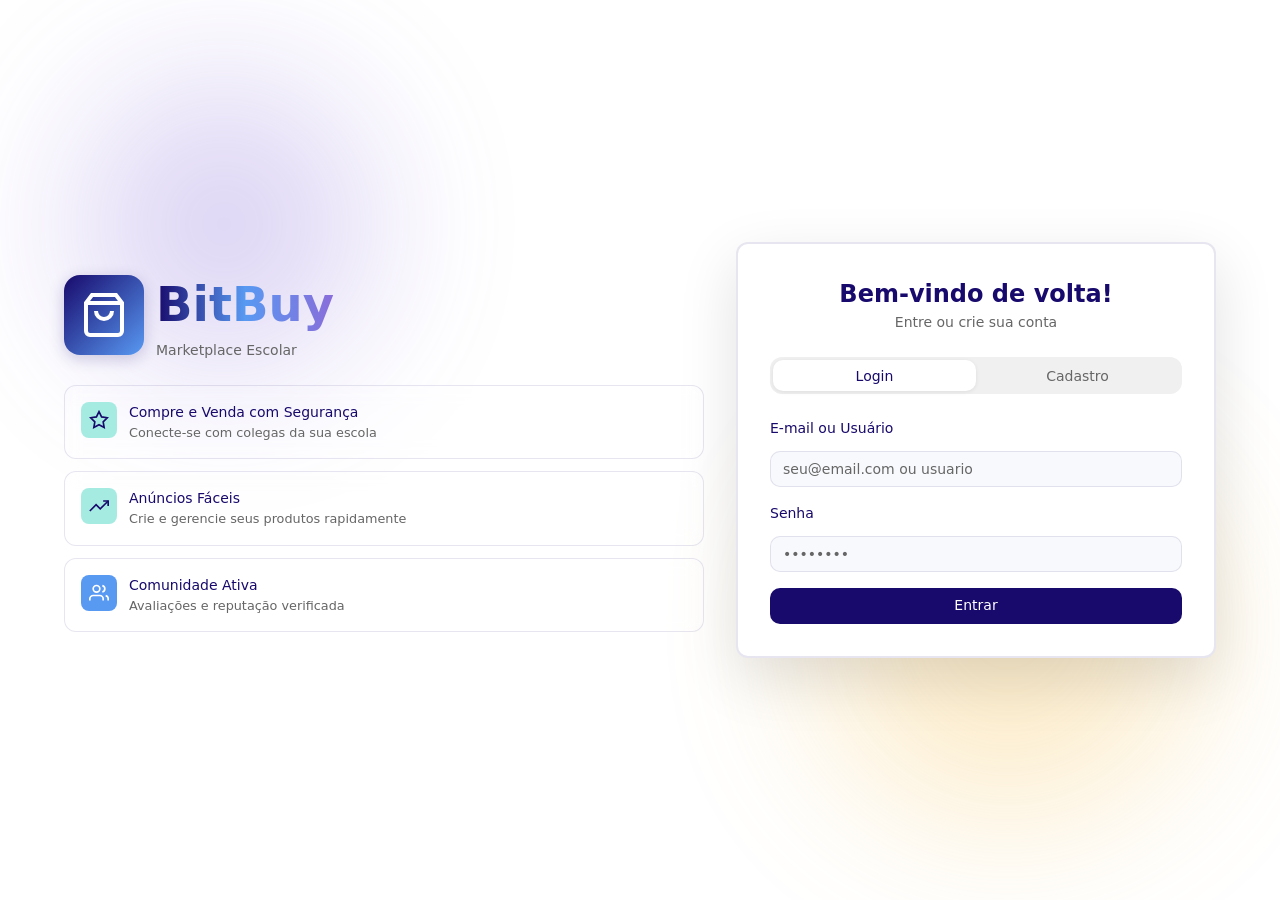
==== bitbuy/admin.html @ b6cc918b "adicionado o perfil de adm" ====
<!DOCTYPE html>
<html lang="pt-BR">
<head>
  <meta charset="UTF-8">
  <meta name="viewport" content="width=device-width, initial-scale=1.0">
  <title>BitBuy — Painel Admin</title>
  <link rel="stylesheet" href="style.css">
</head>
<body data-page="admin">

<div class="page-wrapper" style="padding:2rem 1rem 8rem;background:var(--muted);min-height:100vh">
  <div style="max-width:56rem;margin:0 auto">

    <h2 style="font-size:1.5rem;font-weight:700;margin-bottom:1.25rem">Painel do Administrador</h2>

    <div id="admin-tabs">
      <div class="tabs-list" style="margin-bottom:1.5rem">
        <button class="tab-trigger active" data-tab="pending">Pendentes <span id="count-pending"></span></button>
        <button class="tab-trigger" data-tab="reports">Denúncias <span id="count-reports"></span></button>
        <button class="tab-trigger" data-tab="comments">Comentários <span id="count-comments"></span></button>
        <button class="tab-trigger" data-tab="all">Todos</button>
      </div>

      <div class="tab-content active" data-tab="pending"><div id="list-pending"></div></div>
      <div class="tab-content" data-tab="reports"><div id="list-reports"></div></div>
      <div class="tab-content" data-tab="comments"><div id="list-comments"></div></div>
      <div class="tab-content" data-tab="all"><div id="list-all"></div></div>
    </div>

  </div>
</div>

<nav class="bottom-nav" id="bottom-nav"></nav>
<footer class="footer" id="app-footer"></footer>
<div id="toast-container"></div>

<script src="app.js"></script>
<script>
  let adminAds = [];
  let adminReports = [];

  function rowHTML(ad, actions, extra = '') {
    return `
      <div class="card shadow" style="margin-bottom:1rem;padding:1rem;display:flex;gap:1rem;flex-wrap:wrap;align-items:flex-start">
        ${ad.image ? `<img src="${escHtml(ad.image)}" alt="" style="width:96px;height:96px;object-fit:cover;border-radius:.5rem">` : ''}
        <div style="flex:1;min-width:12rem">
          <div style="font-weight:600;margin-bottom:.25rem">
            ${escHtml(ad.title)}
            <span class="badge badge-secondary">${escHtml(ad.status)}</span>
          </div>
          <div style="font-size:.85rem;color:var(--muted-foreground)">
            @${escHtml(ad.sellerUsername)} · R$ ${Number(ad.price).toFixed(2)} · ${escHtml(ad.type)} / ${escHtml(ad.category)}
          </div>
          <p style="font-size:.85rem;margin-top:.35rem">${escHtml(ad.description)}</p>
          ${extra}
        </div>
        <div style="display:flex;gap:.5rem;flex-wrap:wrap">${actions}</div>
      </div>`;
  }

  const btnApprove = id => `<button class="btn btn-primary btn-sm" onclick="reviewAd('${id}','aprovar')">Aprovar</button>`;
  const btnReject  = id => `<button class="btn btn-outline btn-sm" onclick="reviewAd('${id}','rejeitar')">Rejeitar</button>`;
  const btnDelete  = id => `<button class="btn btn-destructive btn-sm" onclick="deleteAd('${id}')">Excluir</button>`;
  const btnIgnore  = id => `<button class="btn btn-outline btn-sm" onclick="dismissReports('${id}')">Ignorar denúncias</button>`;

  function reviewRowHTML(r) {
    const stars = '★'.repeat(r.rating) + '☆'.repeat(5 - r.rating);
    return `
      <div class="card shadow" style="margin-bottom:1rem;padding:1rem">
        <div style="font-size:.85rem;color:var(--muted-foreground);margin-bottom:.35rem">
          Em: <strong>${escHtml(r.adTitle)}</strong> · @${escHtml(r.username)} · <span style="color:#eab308">${stars}</span>
        </div>
        ${r.comment
          ? `<p style="margin-bottom:.75rem">${escHtml(r.comment)}</p>`
          : `<p style="margin-bottom:.75rem;color:var(--muted-foreground);font-style:italic">Sem comentário escrito</p>`}
        <button class="btn btn-destructive btn-sm" onclick="deleteReview('${r.id}')">Excluir comentário</button>
      </div>`;
  }

  function renderAdmin() {
    const pending = adminAds.filter(a => a.status === 'pendente');
    document.getElementById('count-pending').textContent = pending.length ? `(${pending.length})` : '';
    document.getElementById('count-reports').textContent = adminReports.length ? `(${adminReports.length})` : '';

    const allReviews = adminAds.flatMap(a => a.reviews.map(r => ({ ...r, adTitle: a.title })));
    document.getElementById('count-comments').textContent = allReviews.length ? `(${allReviews.length})` : '';

    document.getElementById('list-pending').innerHTML = pending.length
      ? pending.map(a => rowHTML(a, btnApprove(a.id) + btnReject(a.id) + btnDelete(a.id))).join('')
      : '<div class="empty-state">Nenhum anúncio aguardando aprovação</div>';

    document.getElementById('list-reports').innerHTML = adminReports.length
      ? adminReports.map(r => {
          const ad = adminAds.find(a => a.id === r.adId);
          if (!ad) return '';
          const extra = `<div style="font-size:.8rem;margin-top:.5rem;color:var(--destructive)">
            🚩 ${r.total} denúncia(s) — ${escHtml(r.reporters)}</div>`;
          return rowHTML(ad, btnIgnore(ad.id) + btnDelete(ad.id), extra);
        }).join('')
      : '<div class="empty-state">Nenhuma denúncia</div>';

    document.getElementById('list-comments').innerHTML = allReviews.length
      ? allReviews.map(r => reviewRowHTML(r)).join('')
      : '<div class="empty-state">Nenhum comentário</div>';

    document.getElementById('list-all').innerHTML = adminAds.length
      ? adminAds.map(a => rowHTML(a,
          (a.status !== 'aprovado' ? btnApprove(a.id) : '') +
          (a.status !== 'rejeitado' ? btnReject(a.id) : '') +
          btnDelete(a.id))).join('')
      : '<div class="empty-state">Nenhum anúncio</div>';
  }

  async function loadAdmin() {
    try {
      const [ads, reps] = await Promise.all([
        adminGet('get_ads.php', { status: 'todos' }),
        adminGet('get_reports.php'),
      ]);
      if (!ads.success) { toast(ads.message || 'Erro ao carregar anúncios.', 'error'); return; }
      adminAds = ads.ads;
      adminReports = reps.success ? reps.reports : [];
      renderAdmin();
      if (typeof checkAdminPing === 'function') checkAdminPing();
    } catch {
      toast('Erro de conexão.', 'error');
    }
  }

  async function adminAction(endpoint, payload, okMsg) {
    try {
      const data = await apiPost(endpoint, { adminId: State.getUser().id, ...payload });
      if (data.success) { toast(okMsg); await loadAdmin(); }
      else toast(data.message || 'Erro na operação.', 'error');
    } catch {
      toast('Erro de conexão.', 'error');
    }
  }

  function reviewAd(adId, action) {
    adminAction('review_ad.php', { adId, action }, action === 'aprovar' ? 'Anúncio aprovado!' : 'Anúncio rejeitado.');
  }

  function deleteAd(adId) {
    if (!confirm('Excluir este anúncio definitivamente? Avaliações e denúncias também serão apagadas.')) return;
    adminAction('admin_delete_ad.php', { adId }, 'Anúncio excluído.');
  }

  function deleteReview(reviewId) {
    if (!confirm('Excluir este comentário definitivamente?')) return;
    adminAction('delete_review.php', { reviewId }, 'Comentário excluído.');
  }

  function dismissReports(adId) {
    adminAction('resolve_reports.php', { adId }, 'Denúncias ignoradas.');
  }

  function initPage() {
    if (State.getUser()?.accountType !== 'admin') {
      navigate('home.html');
      return;
    }
    initTabs('admin-tabs');
    loadAdmin();
  }
</script>
</body>
</html>
---- bitbuy/style.css ----
/* ============================================================
   BitBuy — style.css
   Tema fiel ao theme.css original (variáveis CSS)
   ============================================================ */

/* ---------- Variáveis de tema (light) ---------- */
:root {
  --background: #ffffff;
  --foreground: #180A6C;
  --card: #ffffff;
  --card-foreground: #180A6C;
  --primary: #180A6C;
  --primary-foreground: #ffffff;
  --secondary: #A6EBE2;
  --secondary-foreground: #180A6C;
  --muted: #f0f0f0;
  --muted-foreground: #666666;
  --accent: #5899F2;
  --accent-foreground: #ffffff;
  --highlight: #896DDA;
  --destructive: #d4183d;
  --destructive-foreground: #ffffff;
  --border: rgba(24,10,108,0.1);
  --input-bg: #f8f9fc;
  --ring: #5899F2;
  --radius: 0.75rem;
  --warning: #F5C051;
}

/* ---------- Tema escuro ---------- */
.dark {
  --background: #0f0820;
  --foreground: #A6EBE2;
  --card: #1a1035;
  --card-foreground: #A6EBE2;
  --primary: #A6EBE2;
  --primary-foreground: #180A6C;
  --secondary: #180A6C;
  --secondary-foreground: #A6EBE2;
  --muted: #2a2045;
  --muted-foreground: #a0a0a0;
  --accent: #5899F2;
  --accent-foreground: #ffffff;
  --border: rgba(166,235,226,0.15);
  --input-bg: #1a1035;
}

/* ---------- Reset ---------- */
*, *::before, *::after { box-sizing: border-box; margin: 0; padding: 0; }

body {
  font-family: system-ui, -apple-system, sans-serif;
  background: var(--background);
  color: var(--foreground);
  font-size: 16px;
  line-height: 1.5;
  min-height: 100vh;
}

a { color: inherit; text-decoration: none; }
button { cursor: pointer; font-family: inherit; }
input, textarea, select { font-family: inherit; font-size: 1rem; }
img { max-width: 100%; display: block; }
main {
  padding-bottom: 7.5rem;
  box-sizing: border-box;
}


/* ---------- Utilitários de layout ---------- */
.flex { display: flex; }
.flex-col { flex-direction: column; }
.items-center { align-items: center; }
.items-start { align-items: flex-start; }
.items-end { align-items: flex-end; }
.justify-center { justify-content: center; }
.justify-between { justify-content: space-between; }
.justify-end { justify-content: flex-end; }
.gap-1 { gap: 0.25rem; }
.gap-2 { gap: 0.5rem; }
.gap-3 { gap: 0.75rem; }
.gap-4 { gap: 1rem; }
.gap-6 { gap: 1.5rem; }
.flex-wrap { flex-wrap: wrap; }
.flex-1 { flex: 1; }
.grid { display: grid; }
.w-full { width: 100%; }
.h-full { height: 100%; }
.relative { position: relative; }
.absolute { position: absolute; }
.fixed { position: fixed; }
.sticky { position: sticky; }
.overflow-hidden { overflow: hidden; }
.overflow-y-auto { overflow-y: auto; }
.shrink-0 { flex-shrink: 0; }

/* ---------- Espaçamento ---------- */
.p-2 { padding: 0.5rem; }
.p-3 { padding: 0.75rem; }
.p-4 { padding: 1rem; }
.p-6 { padding: 1.5rem; }
.px-2 { padding-left: 0.5rem; padding-right: 0.5rem; }
.px-3 { padding-left: 0.75rem; padding-right: 0.75rem; }
.px-4 { padding-left: 1rem; padding-right: 1rem; }
.px-6 { padding-left: 1.5rem; padding-right: 1.5rem; }
.py-2 { padding-top: 0.5rem; padding-bottom: 0.5rem; }
.py-4 { padding-top: 1rem; padding-bottom: 1rem; }
.py-6 { padding-top: 1.5rem; padding-bottom: 1.5rem; }
.py-8 { padding-top: 2rem; padding-bottom: 2rem; }
.mt-2 { margin-top: 0.5rem; }
.mt-4 { margin-top: 1rem; }
.mb-2 { margin-bottom: 0.5rem; }
.mb-4 { margin-bottom: 1rem; }
.mb-6 { margin-bottom: 1.5rem; }
.mx-auto { margin-left: auto; margin-right: auto; }

/* ---------- Tipografia ---------- */
.text-xs { font-size: 0.75rem; }
.text-sm { font-size: 0.875rem; }
.text-base { font-size: 1rem; }
.text-lg { font-size: 1.125rem; }
.text-xl { font-size: 1.25rem; }
.text-2xl { font-size: 1.5rem; }
.text-3xl { font-size: 1.875rem; }
.font-medium { font-weight: 500; }
.font-semibold { font-weight: 600; }
.font-bold { font-weight: 700; }
.text-center { text-align: center; }
.text-right { text-align: right; }
.capitalize { text-transform: capitalize; }
.line-clamp-2 { display: -webkit-box; -webkit-line-clamp: 2; -webkit-box-orient: vertical; overflow: hidden; }
.truncate { overflow: hidden; text-overflow: ellipsis; white-space: nowrap; }
.whitespace-nowrap { white-space: nowrap; }

/* ---------- Cores de texto ---------- */
.text-primary { color: var(--primary); }
.text-accent { color: var(--accent); }
.text-muted { color: var(--muted-foreground); }
.text-destructive { color: var(--destructive); }
.text-yellow { color: #eab308; }
.text-white { color: #fff; }

/* ---------- Gradiente de texto ---------- */
.gradient-text {
  background: linear-gradient(to right, var(--primary), var(--accent), #896DDA);
  -webkit-background-clip: text;
  -webkit-text-fill-color: transparent;
  background-clip: text;
}

/* ============================================================
   COMPONENTES
   ============================================================ */

/* ---------- Botões ---------- */
.btn {
  display: inline-flex;
  align-items: center;
  justify-content: center;
  gap: 0.5rem;
  padding: 0.5rem 1rem;
  border-radius: calc(var(--radius) - 2px);
  font-size: 0.875rem;
  font-weight: 500;
  border: 1px solid transparent;
  transition: background 0.15s, opacity 0.15s, transform 0.1s;
  white-space: nowrap;
  line-height: 1.25;
  min-height: 2.25rem;
}
.btn:disabled { opacity: 0.5; pointer-events: none; }
.btn:active { transform: scale(0.98); }
.btn svg { width: 1rem; height: 1rem; flex-shrink: 0; }

.btn-primary { background: var(--primary); color: var(--primary-foreground); }
.btn-primary:hover { opacity: 0.9; }

.btn-destructive { background: var(--destructive); color: var(--destructive-foreground); }
.btn-destructive:hover { opacity: 0.9; }

.btn-outline { background: var(--background); color: var(--foreground); border-color: var(--border); }
.btn-outline:hover { background: var(--accent); color: var(--accent-foreground); }

.btn-ghost { background: transparent; color: var(--foreground); border-color: transparent; }
.btn-ghost:hover { background: var(--muted); }

.btn-sm { padding: 0.35rem 0.75rem; font-size: 0.8rem; min-height: 2rem; }
.btn-lg { padding: 0.625rem 1.5rem; min-height: 2.5rem; }
.btn-icon { padding: 0.5rem; min-width: 2.25rem; min-height: 2.25rem; border-radius: calc(var(--radius) - 2px); }
.btn-full { width: 100%; }

/* ---------- Inputs ---------- */
.input {
  display: block;
  width: 100%;
  padding: 0.4rem 0.75rem;
  border: 1px solid var(--border);
  border-radius: calc(var(--radius) - 2px);
  background: var(--input-bg);
  color: var(--foreground);
  font-size: 0.875rem;
  min-height: 2.25rem;
  outline: none;
  transition: border-color 0.15s, box-shadow 0.15s;
}
.input:focus { border-color: var(--ring); box-shadow: 0 0 0 3px rgba(88,153,242,0.2); }
.input::placeholder { color: var(--muted-foreground); }
.input[type="file"] { padding: 0.3rem 0.75rem; cursor: pointer; }

.textarea {
  display: block;
  width: 100%;
  padding: 0.5rem 0.75rem;
  border: 1px solid var(--border);
  border-radius: calc(var(--radius) - 2px);
  background: var(--input-bg);
  color: var(--foreground);
  font-size: 0.875rem;
  resize: vertical;
  min-height: 5rem;
  outline: none;
  transition: border-color 0.15s, box-shadow 0.15s;
}
.textarea:focus { border-color: var(--ring); box-shadow: 0 0 0 3px rgba(88,153,242,0.2); }
.textarea::placeholder { color: var(--muted-foreground); }

/* ---------- Label ---------- */
.label {
  display: block;
  font-size: 0.875rem;
  font-weight: 500;
  margin-bottom: 0.375rem;
  color: var(--foreground);
}

/* ---------- Select nativo estilizado ---------- */
.select {
  display: block;
  width: 100%;
  padding: 0.4rem 2rem 0.4rem 0.75rem;
  border: 1px solid var(--border);
  border-radius: calc(var(--radius) - 2px);
  background: var(--input-bg);
  color: var(--foreground);
  font-size: 0.875rem;
  min-height: 2.25rem;
  outline: none;
  appearance: none;
  background-image: url("data:image/svg+xml,%3Csvg xmlns='http://www.w3.org/2000/svg' width='12' height='12' viewBox='0 0 24 24' fill='none' stroke='%23666' stroke-width='2'%3E%3Cpath d='M6 9l6 6 6-6'/%3E%3C/svg%3E");
  background-repeat: no-repeat;
  background-position: right 0.75rem center;
  cursor: pointer;
  transition: border-color 0.15s, box-shadow 0.15s;
}
.select:focus { border-color: var(--ring); box-shadow: 0 0 0 3px rgba(88,153,242,0.2); }

/* ---------- Form group ---------- */
.form-group { display: grid; gap: 0.375rem; margin-bottom: 1rem; }
.form-row { display: grid; grid-template-columns: 1fr 1fr; gap: 1rem; }
@media (max-width: 640px) { .form-row { grid-template-columns: 1fr; } }

/* ---------- Card ---------- */
.card {
  background: var(--card);
  color: var(--card-foreground);
  border: 1px solid var(--border);
  border-radius: var(--radius);
  display: flex;
  flex-direction: column;
  gap: 0;
}
.card-header { padding: 1.5rem 1.5rem 0; }
.card-title { font-size: 1rem; font-weight: 600; line-height: 1.2; }
.card-description { font-size: 0.875rem; color: var(--muted-foreground); margin-top: 0.25rem; }
.card-content { padding: 1rem 1.5rem; }
.card-footer { padding: 0 1.5rem 1.5rem; display: flex; align-items: center; gap: 0.5rem; }
.card.shadow { box-shadow: 0 4px 24px rgba(24,10,108,0.08); border: none; }
.card.shadow-sm { box-shadow: 0 1px 8px rgba(24,10,108,0.06); }

/* ---------- Badge ---------- */
.badge {
  display: inline-flex;
  align-items: center;
  justify-content: center;
  border-radius: 0.375rem;
  border: 1px solid transparent;
  padding: 0.125rem 0.5rem;
  font-size: 0.75rem;
  font-weight: 500;
  white-space: nowrap;
  cursor: default;
  transition: background 0.15s;
}
.badge-default { background: var(--primary); color: var(--primary-foreground); }
.badge-secondary { background: var(--secondary); color: var(--secondary-foreground); }
.badge-outline { background: transparent; border-color: var(--border); color: var(--foreground); }
.badge-accent { background: var(--accent); color: var(--accent-foreground); }
.badge.clickable { cursor: pointer; }
.badge.clickable:hover { opacity: 0.85; }

/* ---------- Avatar ---------- */
.avatar {
  width: 2.5rem;
  height: 2.5rem;
  border-radius: 50%;
  overflow: hidden;
  display: flex;
  align-items: center;
  justify-content: center;
  background: var(--muted);
  flex-shrink: 0;
}
.avatar img { width: 100%; height: 100%; object-fit: cover; }
.avatar-lg { width: 8rem; height: 8rem; }
.avatar-fallback { color: var(--muted-foreground); display: flex; align-items: center; justify-content: center; width: 100%; height: 100%; }
.avatar-fallback svg { width: 60%; height: 60%; }

/* ---------- Switch ---------- */
.switch-wrapper { display: flex; align-items: center; gap: 0.5rem; }
.switch {
  position: relative;
  width: 2rem;
  height: 1.15rem;
  background: #cbced4;
  border-radius: 999px;
  border: 1px solid transparent;
  transition: background 0.2s;
  cursor: pointer;
  flex-shrink: 0;
}
.switch.on { background: var(--primary); }
.dark .switch { background: rgba(255,255,255,0.2); }
.dark .switch.on { background: var(--primary); }
.switch-thumb {
  position: absolute;
  top: 50%;
  left: 1px;
  transform: translateY(-50%);
  width: 1rem;
  height: 1rem;
  background: var(--card);
  border-radius: 50%;
  transition: left 0.2s;
}
.switch.on .switch-thumb { left: calc(100% - 17px); }

/* ---------- Stars ---------- */
.stars { display: flex; gap: 0.125rem; }
.star { width: 1.25rem; height: 1.25rem; color: #d1d5db; cursor: pointer; }
.star.filled { color: #eab308; }
.star svg { width: 100%; height: 100%; }

/* ---------- Separador ---------- */
.separator { height: 1px; background: var(--border); width: 100%; margin: 1rem 0; }

/* ============================================================
   MODAL / DIALOG
   ============================================================ */
.overlay {
  position: fixed;
  inset: 0;
  background: rgba(0,0,0,0.5);
  z-index: 50;
  display: flex;
  align-items: center;
  justify-content: center;
  padding: 1rem;
  opacity: 0;
  pointer-events: none;
  transition: opacity 0.2s;
}
.overlay.open { opacity: 1; pointer-events: all; }

.modal {
  background: var(--card);
  color: var(--card-foreground);
  border: 1px solid var(--border);
  border-radius: var(--radius);
  padding: 1.5rem;
  width: 100%;
  max-width: 32rem;
  max-height: 90vh;
  overflow-y: auto;
  position: relative;
  transform: scale(0.95);
  transition: transform 0.2s;
  box-shadow: 0 8px 40px rgba(0,0,0,0.18);
}
.overlay.open .modal { transform: scale(1); }
.modal-lg { max-width: 42rem; }

.modal-close {
  position: absolute;
  top: 1rem;
  right: 1rem;
  background: none;
  border: none;
  cursor: pointer;
  opacity: 0.6;
  color: var(--foreground);
  padding: 0.25rem;
  border-radius: 0.25rem;
  display: flex;
  align-items: center;
}
.modal-close:hover { opacity: 1; }
.modal-close svg { width: 1rem; height: 1rem; }

.modal-header { margin-bottom: 1rem; padding-right: 1.5rem; }
.modal-title { font-size: 1.125rem; font-weight: 600; line-height: 1; }
.modal-description { font-size: 0.875rem; color: var(--muted-foreground); margin-top: 0.25rem; }

/* ============================================================
   TABS
   ============================================================ */
.tabs-list {
  display: flex;
  background: var(--muted);
  border-radius: 0.75rem;
  padding: 3px;
  width: 100%;
}
.tab-trigger {
  flex: 1;
  padding: 0.4rem 1rem;
  border: none;
  background: transparent;
  border-radius: 0.625rem;
  font-size: 0.875rem;
  font-weight: 500;
  color: var(--muted-foreground);
  cursor: pointer;
  transition: background 0.15s, color 0.15s;
  border: 1px solid transparent;
}
.tab-trigger.active {
  background: var(--card);
  color: var(--foreground);
  box-shadow: 0 1px 4px rgba(0,0,0,0.08);
}
.tab-content { display: none; }
.tab-content.active { display: block; }

/* ============================================================
   TOAST
   ============================================================ */
#toast-container {
  position: fixed;
  bottom: 5rem;
  right: 1rem;
  z-index: 9999;
  display: flex;
  flex-direction: column;
  gap: 0.5rem;
  pointer-events: none;
}
.toast {
  background: var(--card);
  color: var(--card-foreground);
  border: 1px solid var(--border);
  border-radius: var(--radius);
  padding: 0.75rem 1rem;
  font-size: 0.875rem;
  box-shadow: 0 4px 16px rgba(0,0,0,0.12);
  pointer-events: all;
  display: flex;
  align-items: center;
  gap: 0.5rem;
  min-width: 220px;
  max-width: 340px;
  animation: slideIn 0.25s ease;
}
.toast.success { border-left: 4px solid #22c55e; }
.toast.error   { border-left: 4px solid var(--destructive); }
@keyframes slideIn {
  from { transform: translateX(110%); opacity: 0; }
  to   { transform: translateX(0);    opacity: 1; }
}
@keyframes slideOut {
  from { transform: translateX(0);    opacity: 1; }
  to   { transform: translateX(110%); opacity: 0; }
}

/* ============================================================
   NAVEGAÇÃO INFERIOR + FOOTER
   ============================================================ */
.bottom-nav {
  position: fixed;
  bottom: 3.5rem;
  left: 0; right: 0;
  background: rgba(var(--card), 0.95);
  background: var(--card);
  border-top: 1px solid var(--border);
  z-index: 30;
  backdrop-filter: blur(8px);
}
.bottom-nav-inner {
  display: flex;
  justify-content: space-around;
  align-items: center;
  height: 4rem;
  max-width: 32rem;
  margin: 0 auto;
}
.nav-btn {
  display: flex;
  flex-direction: column;
  align-items: center;
  gap: 0.2rem;
  padding: 0.5rem 1rem;
  background: none;
  border: none;
  color: var(--muted-foreground);
  font-size: 0.7rem;
  cursor: pointer;
  position: relative;
  transition: color 0.15s;
}
.nav-btn svg { width: 1.5rem; height: 1.5rem; }
.nav-btn.active { color: var(--accent); }
.nav-btn.active::after {
  content: '';
  position: absolute;
  bottom: -1px;
  left: 50%;
  transform: translateX(-50%);
  width: 3rem;
  height: 3px;
  background: var(--accent);
  border-radius: 999px;
}

.footer {
  position: fixed;
  bottom: 0; left: 0; right: 0;
  background: var(--card);
  border-top: 1px solid var(--border);
  z-index: 40;
  backdrop-filter: blur(8px);
}
.footer-inner {
  display: flex;
  align-items: center;
  justify-content: space-between;
  padding: 0.6rem 1rem;
  max-width: 80rem;
  margin: 0 auto;
}
.footer-copy { font-size: 0.7rem; color: var(--muted-foreground); }
.footer-btn {
  background: none;
  border: none;
  padding: 0.4rem;
  border-radius: 50%;
  cursor: pointer;
  color: var(--foreground);
  display: flex;
  align-items: center;
  transition: background 0.15s;
}
.footer-btn:hover { background: rgba(88,153,242,0.12); }
.footer-btn svg { width: 1.25rem; height: 1.25rem; }
.theme-btn {
  background: var(--accent);
  color: var(--accent-foreground);
  border: none;
  border-radius: 50%;
  padding: 0.4rem;
  cursor: pointer;
  display: flex;
  align-items: center;
  transition: opacity 0.15s;
}
.theme-btn:hover { opacity: 0.85; }
.theme-btn svg { width: 1.25rem; height: 1.25rem; }

/* ============================================================
   PÁGINAS
   ============================================================ */

/* --- Layout wrapper --- */
.page-wrapper { min-height: 100vh; padding-bottom: 8rem; }

/* ---- AUTH PAGE ---- */
.auth-page {
  min-height: 100vh;
  display: flex;
  align-items: center;
  justify-content: center;
  padding: 1rem;
  position: relative;
  overflow: hidden;
  background: var(--background);
}
.auth-blob {
  position: absolute;
  border-radius: 50%;
  filter: blur(80px);
  opacity: 0.3;
  pointer-events: none;
}
.auth-blob-1 { width: 18rem; height: 18rem; background: #896DDA; top: 5rem; left: 5rem; animation: blob1 20s infinite ease-in-out; }
.auth-blob-2 { width: 24rem; height: 24rem; background: #F5C051; bottom: 5rem; right: 5rem; animation: blob2 15s infinite ease-in-out; }
@keyframes blob1 { 0%,100%{transform:scale(1) rotate(0deg)} 50%{transform:scale(1.2) rotate(90deg)} }
@keyframes blob2 { 0%,100%{transform:scale(1.2) rotate(90deg)} 50%{transform:scale(1) rotate(0deg)} }

.auth-container {
  display: flex;
  gap: 2rem;
  align-items: center;
  width: 100%;
  max-width: 72rem;
  position: relative;
  z-index: 1;
}
.auth-branding {
  flex: 1;
  display: none;
  flex-direction: column;
  gap: 1.5rem;
}
@media (min-width: 1024px) { .auth-branding { display: flex; } }

.auth-logo { display: flex; align-items: center; gap: 0.75rem; }
.auth-logo-icon {
  background: linear-gradient(135deg, var(--primary), var(--accent));
  padding: 1rem;
  border-radius: 1rem;
  box-shadow: 0 4px 16px rgba(24,10,108,0.2);
  display: flex;
  align-items: center;
  justify-content: center;
}
.auth-logo-icon svg { width: 3rem; height: 3rem; color: white; }
.auth-logo-text h1 { font-size: 3rem; font-weight: 700; }
.auth-logo-text p { color: var(--muted-foreground); font-size: 0.875rem; }

.auth-feature {
  display: flex;
  align-items: flex-start;
  gap: 0.75rem;
  padding: 1rem;
  background: rgba(255,255,255,0.05);
  backdrop-filter: blur(8px);
  border-radius: var(--radius);
  border: 1px solid var(--border);
}
.dark .auth-feature { background: rgba(255,255,255,0.04); }
.auth-feature-icon {
  padding: 0.5rem;
  border-radius: 0.5rem;
  flex-shrink: 0;
  display: flex;
  align-items: center;
  justify-content: center;
}
.auth-feature-icon svg { width: 1.25rem; height: 1.25rem; }
.auth-feature h3 { font-size: 0.875rem; font-weight: 500; }
.auth-feature p { font-size: 0.8rem; color: var(--muted-foreground); }

.auth-card-wrapper {
  width: 100%;
  max-width: 30rem;
}
@media (min-width: 1024px) { .auth-card-wrapper { width: auto; min-width: 30rem; } }

.auth-card {
  background: var(--card);
  border: 2px solid var(--border);
  border-radius: var(--radius);
  padding: 2rem;
  box-shadow: 0 20px 60px rgba(0,0,0,0.12);
}
.auth-card-header { text-align: center; margin-bottom: 1.5rem; }
.auth-card-header h2 { font-size: 1.5rem; font-weight: 700; }
.auth-card-header p { font-size: 0.875rem; color: var(--muted-foreground); }
.auth-mobile-logo {
  display: flex;
  justify-content: center;
  margin-bottom: 1rem;
}
@media (min-width: 1024px) { .auth-mobile-logo { display: none; } }

/* ---- HOME PAGE ---- */
.home-header {
  background: var(--card);
  border-bottom: 1px solid var(--border);
  position: sticky;
  top: 0;
  z-index: 10;
  box-shadow: 0 1px 6px rgba(0,0,0,0.04);
}
.home-header-inner { max-width: 80rem; margin: 0 auto; padding: 1rem; }
.home-header h1 { font-size: 1.5rem; font-weight: 700; margin-bottom: 1rem; }

.search-wrapper { position: relative; margin-bottom: 1rem; }
.search-icon {
  position: absolute;
  left: 0.75rem;
  top: 50%;
  transform: translateY(-50%);
  color: var(--muted-foreground);
  pointer-events: none;
  display: flex;
}
.search-icon svg { width: 1.25rem; height: 1.25rem; }
.search-input { padding-left: 2.5rem; }

.categories { display: flex; gap: 0.5rem; overflow-x: auto; padding-bottom: 0.5rem; }
.categories::-webkit-scrollbar { display: none; }

.ads-grid {
  display: grid;
  grid-template-columns: 1fr;
  gap: 1rem;
  max-width: 80rem;
  margin: 0 auto;
  padding: 1.5rem 1rem;
}
@media (min-width: 640px)  { .ads-grid { grid-template-columns: repeat(2, 1fr); } }
@media (min-width: 1024px) { .ads-grid { grid-template-columns: repeat(3, 1fr); } }

/* ---- AD CARD ---- */
.ad-card {
  position: relative;
  background: var(--card);
  border: 1px solid var(--border);
  border-radius: var(--radius);
  overflow: hidden;
  cursor: pointer;
  transition: transform 0.2s, box-shadow 0.2s;
}
.ad-card:hover { transform: translateY(-4px) scale(1.02); box-shadow: 0 8px 24px rgba(0,0,0,0.12); }

/* ---- Ações do vendedor sobre o próprio card (editar/excluir) ---- */
.ad-card-actions {
  position: absolute;
  top: 0.5rem;
  right: 0.5rem;
  z-index: 2;
  display: flex;
  gap: 0.4rem;
}
.ad-card-action-btn {
  width: 2rem;
  height: 2rem;
  border-radius: 50%;
  border: none;
  display: flex;
  align-items: center;
  justify-content: center;
  background: rgba(255,255,255,0.92);
  color: var(--foreground);
  box-shadow: 0 2px 8px rgba(0,0,0,0.18);
  transition: background 0.15s, color 0.15s, transform 0.15s;
}
.ad-card-action-btn:hover { transform: scale(1.08); }
.ad-card-action-btn.edit:hover { background: var(--accent); color: #fff; }
.ad-card-action-btn.delete:hover { background: var(--destructive); color: #fff; }
.dark .ad-card-action-btn { background: rgba(26,16,53,0.92); }
.ad-card-action-btn svg { width: 1rem; height: 1rem; }

.ad-card-img {
  width: 100%;
  aspect-ratio: 1;
  object-fit: cover;
  background: var(--muted);
  display: flex;
  align-items: center;
  justify-content: center;
  overflow: hidden;
}
.ad-card-img img { width: 100%; height: auto; object-fit: cover; }
.ad-card-img svg { width: 3rem; height: 3rem; color: var(--muted-foreground); opacity: 0.4; }

.ad-card-body { padding: 0.75rem; }
.ad-card-top { display: flex; align-items: flex-start; justify-content: space-between; gap: 0.5rem; margin-bottom: 0.5rem; }
.ad-card-title { font-weight: 600; font-size: 0.9rem; line-height: 1.3; flex: 1; }
.ad-price { font-size: 1.25rem; font-weight: 700; color: var(--accent); margin-bottom: 0.35rem; }
.ad-meta { font-size: 0.78rem; color: var(--muted-foreground); display: flex; align-items: center; gap: 0.25rem; }
.ad-meta svg { width: 1rem; height: 1rem; }

/* ---- Link para o perfil do vendedor (no modal de detalhe do anúncio) ---- */
.seller-link {
  color: var(--accent);
  font-size: 0.9rem;
  font-weight: 500;
  cursor: pointer;
  display: inline-block;
  transition: opacity 0.15s;
}
.seller-link:hover { opacity: 0.75; text-decoration: underline; }

/* ---- PROFILE PAGE ---- */
.profile-banner { height: 8rem; background: linear-gradient(to right, rgba(24,10,108,0.8), #180A6C); }
.profile-card-content { padding: 0 1.5rem 1.5rem; position: relative; }
.profile-avatar-wrapper { margin-top: -4rem; margin-bottom: 1rem; }
.profile-avatar {
  width: 8rem; height: 8rem;
  border-radius: 50%;
  border: 4px solid var(--background);
  box-shadow: 0 4px 16px rgba(0,0,0,0.15);
  overflow: hidden;
  background: var(--muted);
  display: flex;
  align-items: center;
  justify-content: center;
}
.profile-avatar img { width: 100%; height: 100%; object-fit: cover; }
.profile-avatar svg { width: 60%; height: 60%; color: var(--muted-foreground); }
.profile-info { margin-bottom: 1rem; }
.profile-info h2 { font-size: 1.5rem; font-weight: 700; }
.profile-info .email { font-size: 0.875rem; color: var(--muted-foreground); }
.account-badge {
  display: inline-block;
  margin-top: 0.25rem;
  font-size: 0.75rem;
  font-weight: 500;
  color: var(--primary);
  background: rgba(24,10,108,0.08);
  padding: 0.2rem 0.6rem;
  border-radius: 999px;
}
.dark .account-badge { color: var(--primary); background: rgba(166,235,226,0.12); }

.profile-stats {
  display: grid;
  grid-template-columns: repeat(auto-fit, minmax(120px, 1fr));
  gap: 1rem;
  border-top: 1px solid var(--border);
  border-bottom: 1px solid var(--border);
  padding: 1rem 0;
  margin: 1rem 0;
}
.stat-label { font-size: 0.8rem; color: var(--muted-foreground); }
.stat-value { font-weight: 500; font-size: 0.9rem; }

.profile-actions { display: flex; gap: 0.75rem; flex-wrap: wrap; justify-content: flex-end; }

.image-upload-area {
  border: 2px dashed var(--border);
  border-radius: var(--radius);
  padding: 1.5rem;
  text-align: center;
  cursor: pointer;
  transition: background 0.15s;
}
.image-upload-area:hover { background: var(--muted); }
.image-upload-area svg { width: 3rem; height: 3rem; color: var(--muted-foreground); margin: 0 auto 0.5rem; opacity: 0.5; }
.image-preview { max-height: 12rem; margin: 0 auto 0.5rem; border-radius: 0.5rem; object-fit: contain; }

/* ============================================================
   LOADING
   ============================================================ */
.loading-pulse { animation: pulse 1.5s infinite; }
@keyframes pulse { 0%,100%{opacity:1} 50%{opacity:0.4} }
.empty-state { text-align: center; padding: 3rem 1rem; color: var(--muted-foreground); }

/* ============================================================
   RESPONSIVE
   ============================================================ */
@media (max-width: 640px) {
  .auth-card { padding: 1.5rem; }
  .modal { padding: 1.25rem; }
  .profile-stats { grid-template-columns: 1fr 1fr; }
}
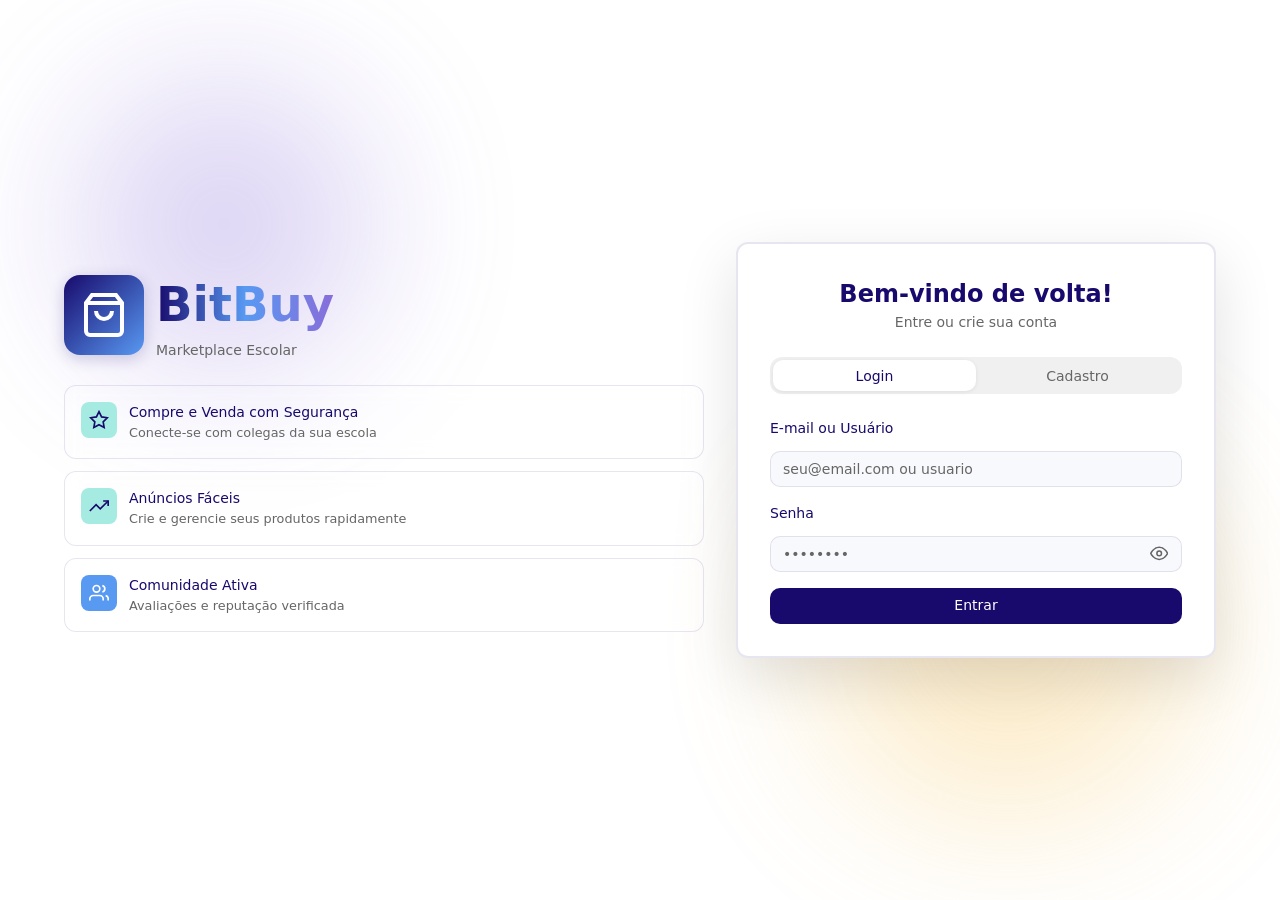
==== commit ddf5ced9: "Ajustes finais" ====
--- a/bitbuy/admin.html
+++ b/bitbuy/admin.html
@@ -46,10 +46,10 @@
         <div style="flex:1;min-width:12rem">
           <div style="font-weight:600;margin-bottom:.25rem">
             ${escHtml(ad.title)}
-            <span class="badge badge-secondary">${escHtml(ad.status)}</span>
+            <span class="badge badge-secondary">${escHtml(ad.status.charAt(0).toUpperCase() + ad.status.slice(1))}</span>
           </div>
           <div style="font-size:.85rem;color:var(--muted-foreground)">
-            @${escHtml(ad.sellerUsername)} · R$ ${Number(ad.price).toFixed(2)} · ${escHtml(ad.type)} / ${escHtml(ad.category)}
+            @${escHtml(ad.sellerUsername)} · R$ ${Number(ad.price).toFixed(2)} · ${escHtml(ad.type)}${ad.type === 'Serviço' ? '' : ' / ' + escHtml(ad.category.replace(/_/g, ' '))}
           </div>
           <p style="font-size:.85rem;margin-top:.35rem">${escHtml(ad.description)}</p>
           ${extra}
@@ -82,6 +82,10 @@
     document.getElementById('count-pending').textContent = pending.length ? `(${pending.length})` : '';
     document.getElementById('count-reports').textContent = adminReports.length ? `(${adminReports.length})` : '';
 
+    // Anúncios denunciados: mais denúncias primeiro (empate: denúncia mais recente primeiro)
+    const sortedReports = [...adminReports].sort((a, b) =>
+      (b.total - a.total) || String(b.lastAt).localeCompare(String(a.lastAt)));
+
     const allReviews = adminAds.flatMap(a => a.reviews.map(r => ({ ...r, adTitle: a.title })));
     document.getElementById('count-comments').textContent = allReviews.length ? `(${allReviews.length})` : '';
 
@@ -89,8 +93,8 @@
       ? pending.map(a => rowHTML(a, btnApprove(a.id) + btnReject(a.id) + btnDelete(a.id))).join('')
       : '<div class="empty-state">Nenhum anúncio aguardando aprovação</div>';
 
-    document.getElementById('list-reports').innerHTML = adminReports.length
-      ? adminReports.map(r => {
+    document.getElementById('list-reports').innerHTML = sortedReports.length
+      ? sortedReports.map(r => {
           const ad = adminAds.find(a => a.id === r.adId);
           if (!ad) return '';
           const extra = `<div style="font-size:.8rem;margin-top:.5rem;color:var(--destructive)">
@@ -143,7 +147,7 @@
 
   function deleteAd(adId) {
     if (!confirm('Excluir este anúncio definitivamente? Avaliações e denúncias também serão apagadas.')) return;
-    adminAction('admin_delete_ad.php', { adId }, 'Anúncio excluído.');
+    adminAction('admin_delete_ad.php.php', { adId }, 'Anúncio excluído.');
   }
 
   function deleteReview(reviewId) {
--- a/bitbuy/style.css
+++ b/bitbuy/style.css
@@ -708,6 +708,13 @@
 
 .categories { display: flex; gap: 0.5rem; overflow-x: auto; padding-bottom: 0.5rem; }
 .categories::-webkit-scrollbar { display: none; }
+.cat-sep {
+  align-self: center;
+  color: var(--muted-foreground);
+  opacity: 0.5;
+  user-select: none;
+  font-size: 0.875rem;
+}
 
 .ads-grid {
   display: grid;
@@ -863,4 +870,15 @@
   .auth-card { padding: 1.5rem; }
   .modal { padding: 1.25rem; }
   .profile-stats { grid-template-columns: 1fr 1fr; }
-}+}
+
+.password-wrapper { position: relative; }
+.password-wrapper .input { padding-right: 2.75rem; }
+.password-toggle {
+  position: absolute; right: .5rem; top: 50%; transform: translateY(-50%);
+  background: none; border: none; padding: .35rem; border-radius: .375rem;
+  color: var(--muted-foreground); display: flex; align-items: center; justify-content: center;
+  transition: color .15s, background .15s;
+}
+.password-toggle:hover { color: var(--foreground); background: var(--muted); }
+.password-toggle svg { width: 1.15rem; height: 1.15rem; }
